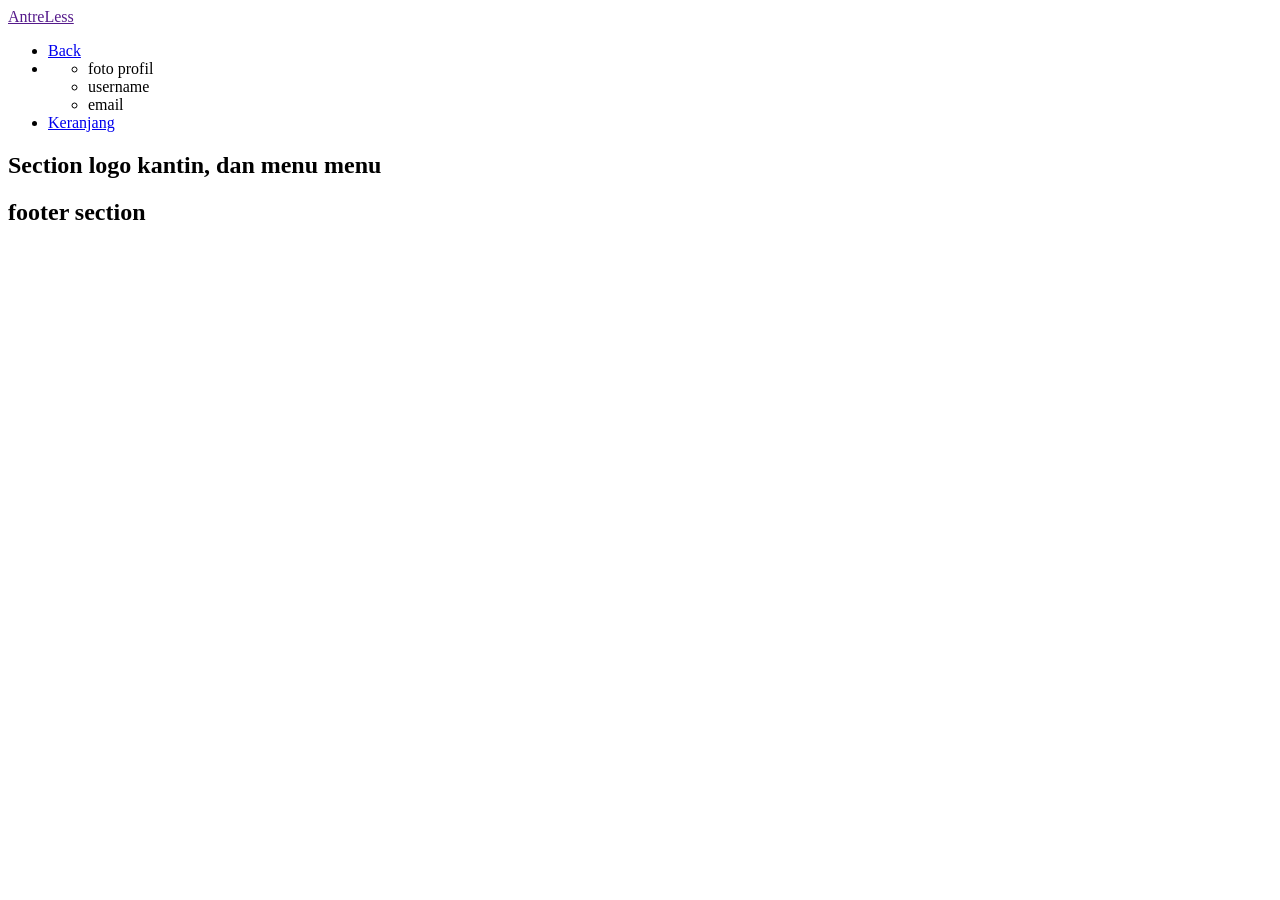
==== index.html @ 4f90d820 "Upload projek pertama" ====
<!DOCTYPE html>

<html lang="id">

<head>
    <meta charset="UTF-8">
    <meta name="viewport" content="width=device-width, initial-scale=1.0">
    <link rel="stylesheet" href="AntreLess.css">
    <title>AntreLess - Kemudahan berbelanja </title>
</head>

<body>
    <!-- start header -->

    <header>
        <!-- isi navbar -->
        <a href="">AntreLess</a>

    <ul>
        <!-- tombol back kembali ke login page -->
        <li> <a href="/" >Back</a></li>
        
        <!-- foto profil, username, email (teks biasa) -->
<li>
    <ul>
        <li>foto profil</li>
        <li>username</li>
        <li>email</li>
    </ul>
</li>
        <li> <a href="/cart">Keranjang</a></li>
    </ul>

    </header>
    <!-- end header -->



    <!-- start main -->
    <main>
        <!-- section main pertama -->
        <section>
            <!-- Daftar makanan & minuman -->
            

        </section>

        <!-- section main kedua -->
        <section>
            <!-- isinya logo kantin, kantin apa, menu-menu -->
            <h2>Section logo kantin, dan menu menu</h2>

        </section>

    </main>
    <!-- end main -->


    <!-- start footer -->
    <footer>
        <h2>footer section</h2>




    </footer>
    <!-- end footer -->


</body>

</html>
---- AntreLess.css ----
body {
    background-color:white
    

}
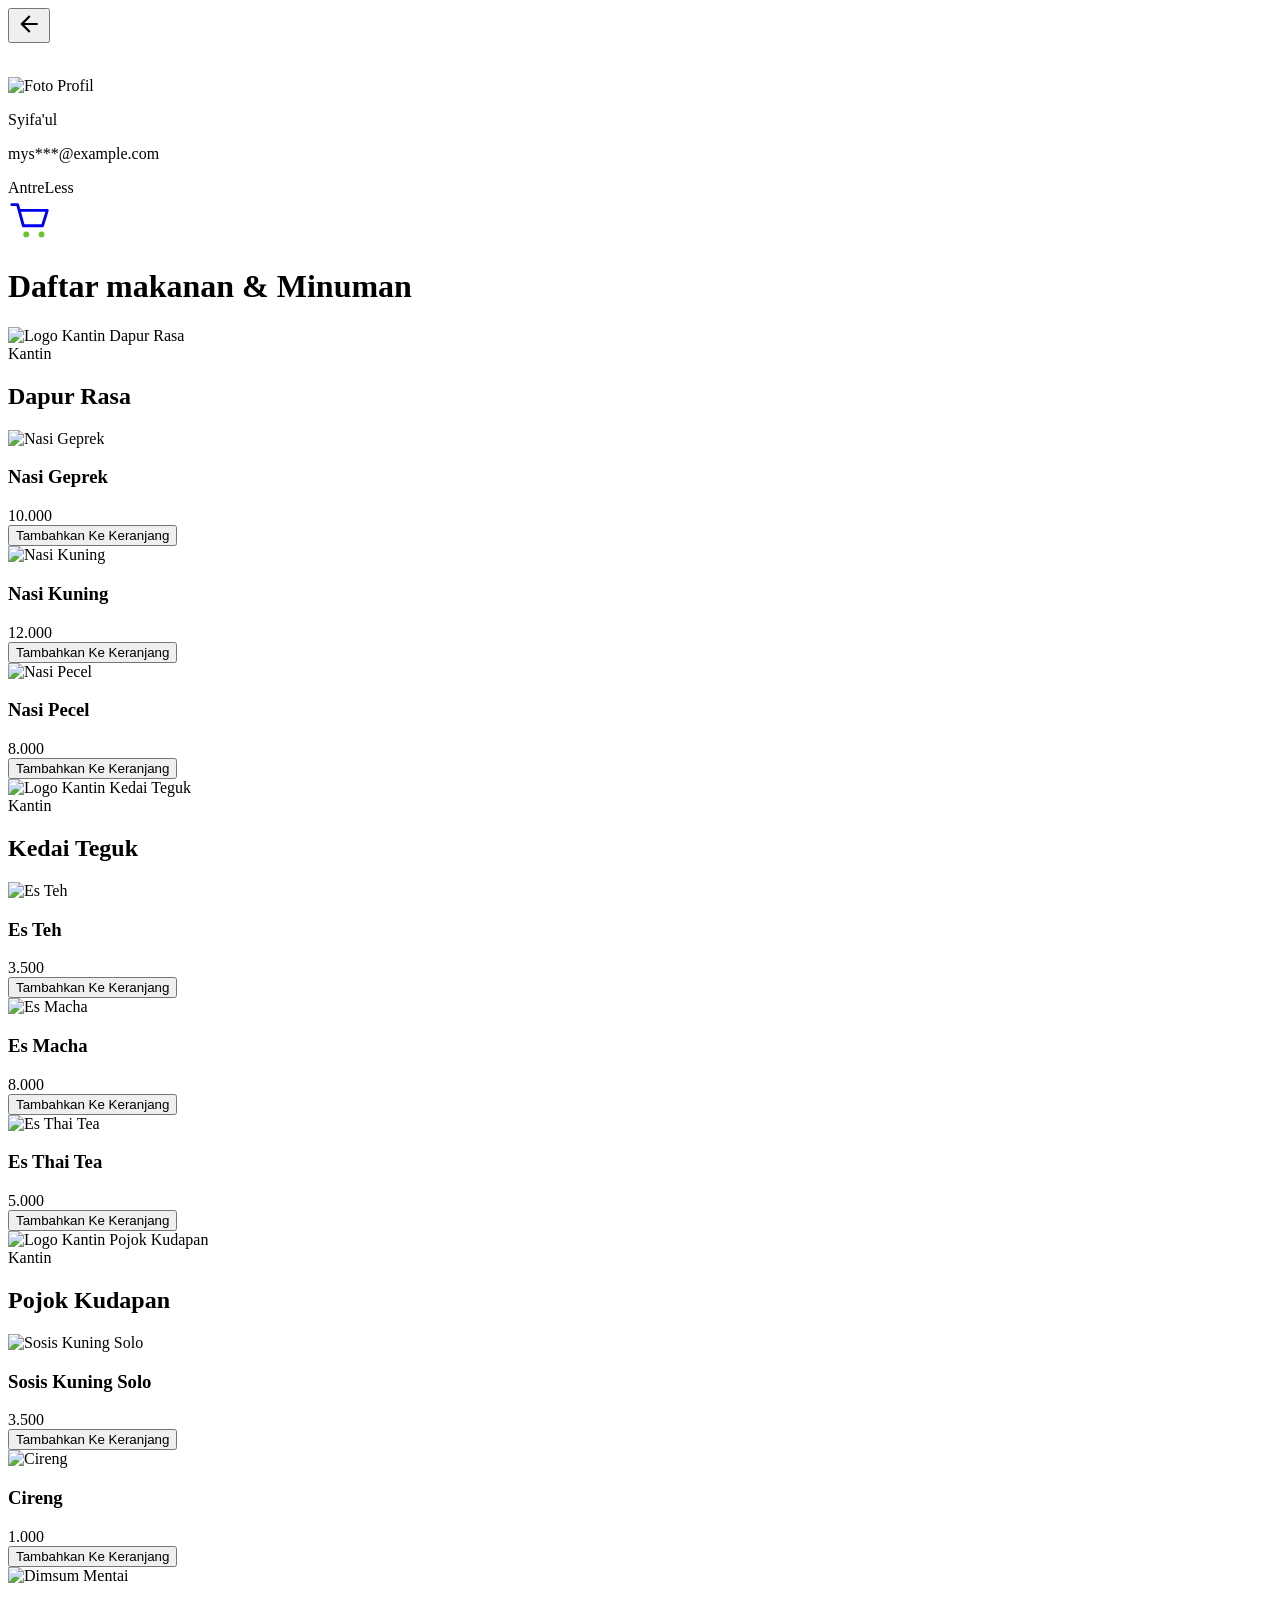
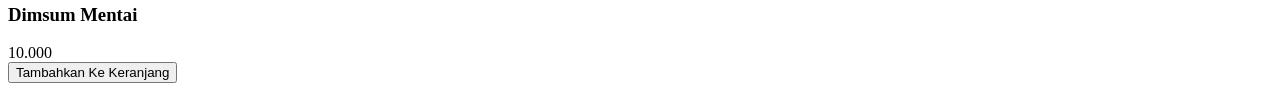
==== commit 401568ee: "update" ====
--- a/index.html
+++ b/index.html
@@ -13,24 +13,45 @@
     <!-- start header -->
 
     <header>
-        <!-- isi navbar -->
-        <a href="">AntreLess</a>
-
-    <ul>
-        <!-- tombol back kembali ke login page -->
-        <li> <a href="/" >Back</a></li>
-        
-        <!-- foto profil, username, email (teks biasa) -->
-<li>
-    <ul>
-        <li>foto profil</li>
-        <li>username</li>
-        <li>email</li>
-    </ul>
-</li>
-        <li> <a href="/cart">Keranjang</a></li>
-    </ul>
-
+
+<button class="btn-back" type="button" aria-label="Kembali">
+    <svg width="26" height="26" viewBox="0 0 24 24" fill="currentcolor" aria-hidden="true">
+        <path d="M20 11H7.83l5.59-5.59L12 4l-8 8 8 8 1.41-1.41L7.83 13H20v-2z"/>
+    </svg>
+</button>
+
+<!-- logo akun -->
+ <div class="Avatar" aria-hidden=""true">
+    <svg width="30" height="30" viewBox="0 0 24 24" fill="none" aria-hidden="true">
+        <circle ccx="12" cy="8" r="4"/>
+        <path d="M4 21c0-4.4 3.6-7 8-7s8 2.6 8 7"/>
+    </svg>
+</div>
+
+<!-- Username & email -->
+
+<div class="user-info">
+    <img src="path/to/profile.jpg" alt="Foto Profil">
+    <div>
+        <p class="username">Syifa'ul</p>
+        <p class="email">mys***@example.com</p>
+    </div>
+</div>
+
+<!-- logo AntreLess -->
+ <div class="brand">Antre<span class="accent">Less</span></div>
+
+   <!-- Tombol keranjang -->
+    <div class="nav-right">
+  <a class="btn-cart" href="cart.html" aria-label="Buka keranjang">
+    <svg width="46" height="46" viewBox="0 0 48 48" fill="none" aria-hidden="true">
+      <path d="M4 8h6l6 22h20l5-16H13" stroke="currentColor" stroke-width="3" stroke-linecap="round" stroke-linejoin="round"/>
+      <circle cx="19" cy="39" r="3" fill="#6cc12f"/>
+      <circle cx="35" cy="39" r="3" fill="#6cc12f"/>
+    </svg>
+  </a>
+</div>
+    
     </header>
     <!-- end header -->
 
@@ -38,35 +59,161 @@
 
     <!-- start main -->
     <main>
-        <!-- section main pertama -->
-        <section>
-            <!-- Daftar makanan & minuman -->
-            
-
-        </section>
+        <!-- section main pertama daftar makanan dan minuman -->
+         <h1 class="section-title">Daftar makanan &amp; Minuman</h1>
+
+        
 
         <!-- section main kedua -->
-        <section>
-            <!-- isinya logo kantin, kantin apa, menu-menu -->
-            <h2>Section logo kantin, dan menu menu</h2>
-
-        </section>
-
-    </main>
-    <!-- end main -->
-
-
-    <!-- start footer -->
-    <footer>
-        <h2>footer section</h2>
-
-
-
-
-    </footer>
-    <!-- end footer -->
-
-
+        <section class="merchant">
+            <!-- isinya merchant logo kantin, kantin apa, menu-menu -->
+             <!-- Merchant 1 -->
+            <section class="merchant">
+        <!-- Info merchant -->
+        <div class="merchant-info">
+          <img class="merchant-logo" src="images/logo-dapur-rasa.png" alt="Logo Kantin Dapur Rasa" width="56" height="56">
+          <div>
+            <div class="merchant-label">Kantin</div>
+            <h2 class="merchant-name">Dapur Rasa</h2>
+          </div>
+        </div>
+
+        <!-- grid kartu 1 -->
+         <!-- Grid kartu -->
+        <div class="grid">
+          <article class="card">
+            <div class="card-img">
+              <img src="images/nasi-geprek.jpg" alt="Nasi Geprek" width="240">
+            </div>
+            <div class="card-body">
+              <h3 class="card-name">Nasi Geprek</h3>
+              <span class="card-price">10.000</span>
+            </div>
+            <button class="btn-add" type="button">Tambahkan Ke Keranjang</button>
+          </article>
+
+          <article class="card">
+            <div class="card-img">
+              <img src="images/nasi-kuning.jpg" alt="Nasi Kuning" width="240">
+            </div>
+            <div class="card-body">
+              <h3 class="card-name">Nasi Kuning</h3>
+              <span class="card-price">12.000</span>
+            </div>
+            <button class="btn-add" type="button">Tambahkan Ke Keranjang</button>
+          </article>
+
+          <article class="card">
+            <div class="card-img">
+              <img src="images/nasi-pecel.jpg" alt="Nasi Pecel" width="240">
+            </div>
+            <div class="card-body">
+              <h3 class="card-name">Nasi Pecel</h3>
+              <span class="card-price">8.000</span>
+            </div>
+            <button class="btn-add" type="button">Tambahkan Ke Keranjang</button>
+          </article>
+        </div>
+      </section>
+
+      <!-- Merchant 2 -->
+        
+       <section class="merchant">
+        <div class="merchant-info">
+          <img class="merchant-logo" src="images/logo-kedai-teguk.png" alt="Logo Kantin Kedai Teguk" width="56" height="56">
+          <div>
+            <div class="merchant-label">Kantin</div>
+            <h2 class="merchant-name">Kedai Teguk</h2>
+          </div>
+        </div>
+
+        <!-- grid kartu 2 -->
+         <!-- Grid kartu -->
+        <div class="grid">
+          <article class="card">
+            <div class="card-img">
+              <img src="images/es-teh.jpg" alt="Es Teh" width="240">
+            </div>
+            <div class="card-body">
+              <h3 class="card-name">Es Teh</h3>
+              <span class="card-price">3.500</span>
+            </div>
+            <button class="btn-add" type="button">Tambahkan Ke Keranjang</button>
+          </article>
+
+          <article class="card">
+            <div class="card-img">
+              <img src="images/es-macha.jpg" alt="Es Macha" width="240">
+            </div>
+            <div class="card-body">
+              <h3 class="card-name">Es Macha</h3>
+              <span class="card-price">8.000</span>
+            </div>
+            <button class="btn-add" type="button">Tambahkan Ke Keranjang</button>
+          </article>
+
+          <article class="card">
+            <div class="card-img">
+              <img src="images/es-thai-tea.jpg" alt="Es Thai Tea" width="240">
+            </div>
+            <div class="card-body">
+              <h3 class="card-name">Es Thai Tea</h3>
+              <span class="card-price">5.000</span>
+            </div>
+            <button class="btn-add" type="button">Tambahkan Ke Keranjang</button>
+          </article>
+        </div>
+      </section>
+
+      <!-- merchant 3 -->
+        <section class="merchant">
+        <div class="merchant-info">
+          <img class="merchant-logo" src="images/logo-pojok-kudapan.png" alt="Logo Kantin Pojok Kudapan" width="56" height="56">
+          <div>
+            <div class="merchant-label">Kantin</div>
+            <h2 class="merchant-name">Pojok Kudapan</h2>
+          </div>
+        </div>
+        
+        <!-- grid kartu 3 -->
+         <!-- Grid kartu -->
+
+        <div class="grid">
+          <article class="card">
+            <div class="card-img">
+              <img src="images/sosis-kuning-solo.jpg" alt="Sosis Kuning Solo" width="240">
+            </div>
+            <div class="card-body">
+              <h3 class="card-name">Sosis Kuning Solo</h3>
+              <span class="card-price">3.500</span>
+            </div>
+            <button class="btn-add" type="button">Tambahkan Ke Keranjang</button>
+          </article>
+
+          <article class="card">
+            <div class="card-img">
+              <img src="images/cireng.jpg" alt="Cireng" width="240">
+            </div>
+            <div class="card-body">
+              <h3 class="card-name">Cireng</h3>
+              <span class="card-price">1.000</span>
+            </div>
+            <button class="btn-add" type="button">Tambahkan Ke Keranjang</button>
+          </article>
+
+          <article class="card">
+            <div class="card-img">
+              <img src="images/dimsum-mentai.jpg" alt="Dimsum Mentai" width="240">
+            </div>
+            <div class="card-body">
+              <h3 class="card-name">Dimsum Mentai</h3>
+              <span class="card-price">10.000</span>
+            </div>
+            <button class="btn-add" type="button">Tambahkan Ke Keranjang</button>
+          </article>
+        </div>
+      </section>
+    </section>
+</div>
 </body>
-
 </html>
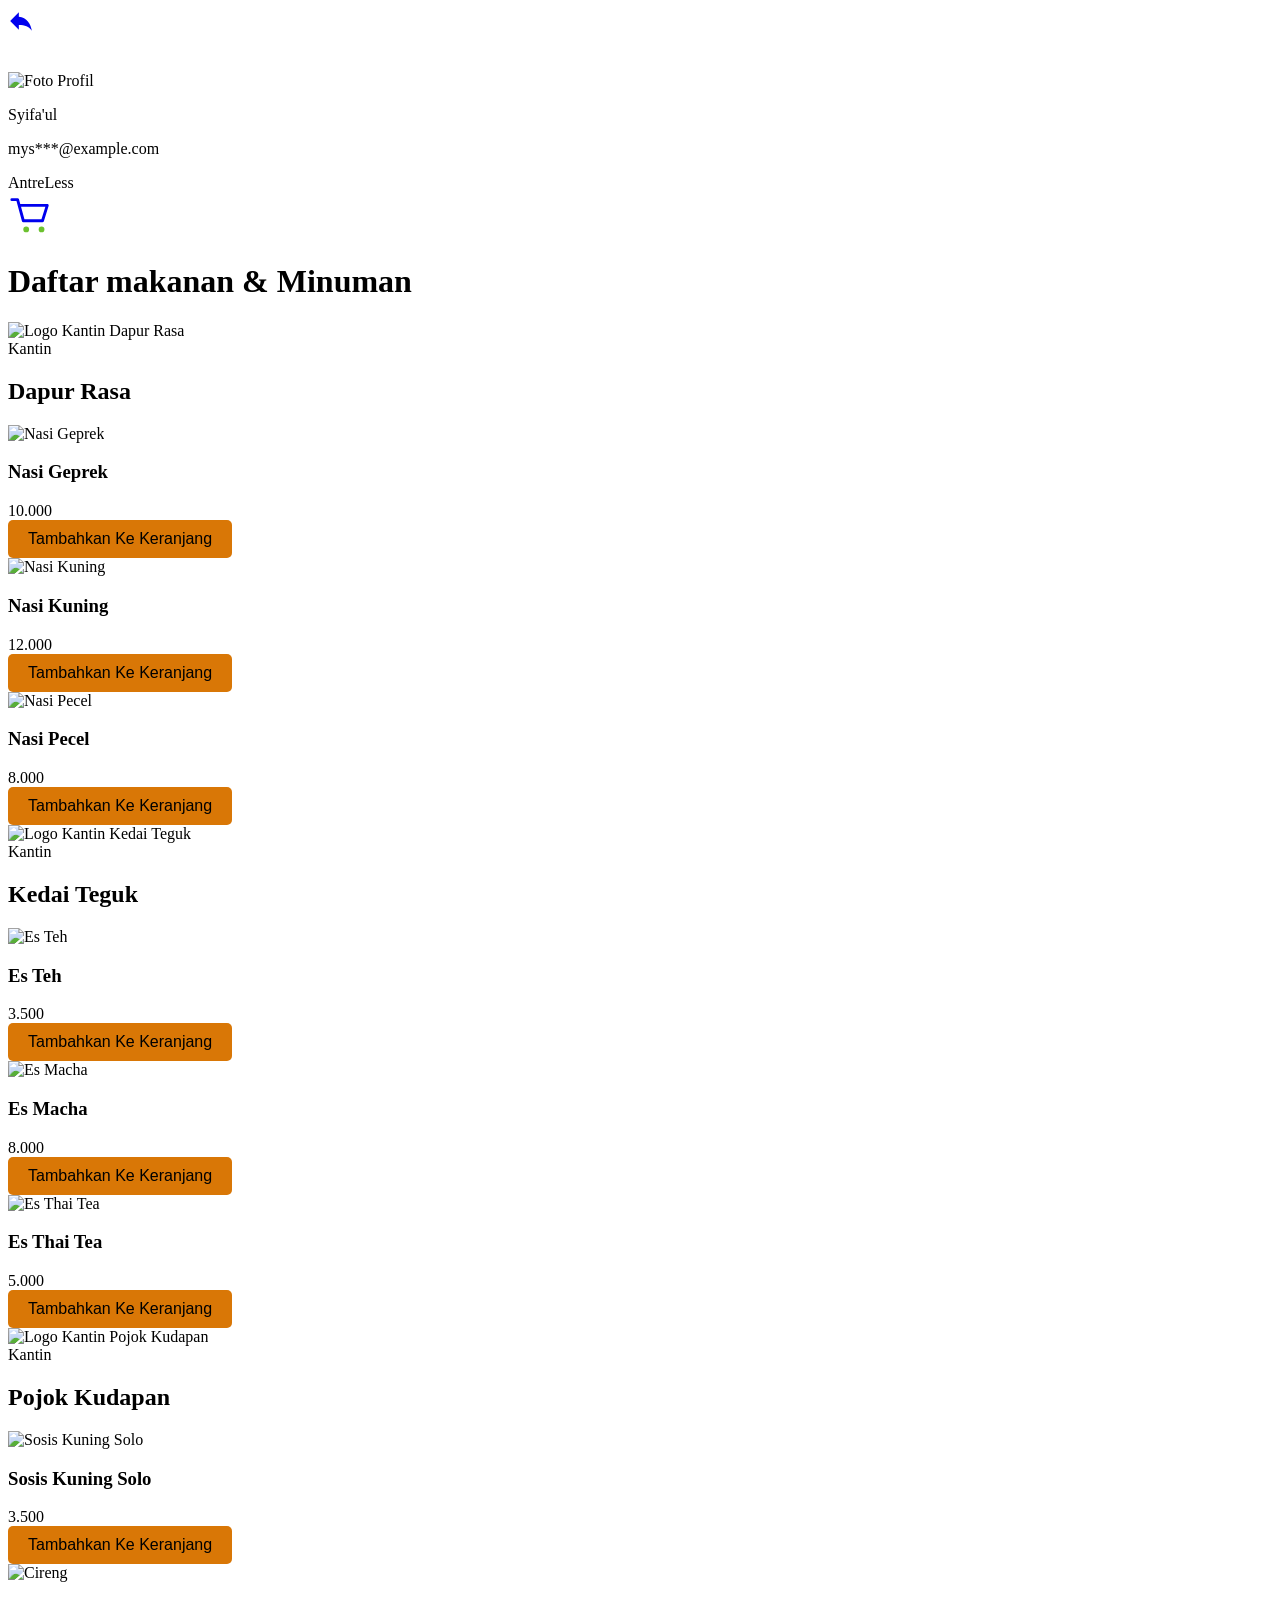
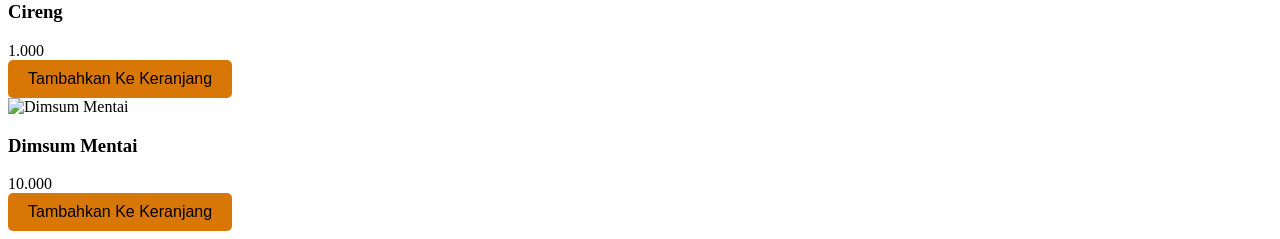
==== commit 820dacba: "tambah index.css sama update" ====
--- a/index.html
+++ b/index.html
@@ -5,7 +5,7 @@
 <head>
     <meta charset="UTF-8">
     <meta name="viewport" content="width=device-width, initial-scale=1.0">
-    <link rel="stylesheet" href="AntreLess.css">
+    <link rel="stylesheet" href="index.css">
     <title>AntreLess - Kemudahan berbelanja </title>
 </head>
 
@@ -14,11 +14,11 @@
 
     <header>
 
-<button class="btn-back" type="button" aria-label="Kembali">
-    <svg width="26" height="26" viewBox="0 0 24 24" fill="currentcolor" aria-hidden="true">
-        <path d="M20 11H7.83l5.59-5.59L12 4l-8 8 8 8 1.41-1.41L7.83 13H20v-2z"/>
-    </svg>
-</button>
+<a class="btn-back" href="login-page.html" aria-label="Kembali">
+  <svg width="26" height="26" viewBox="0 0 24 24" fill="currentColor" aria-hidden="true">
+    <path d="M10 8V4L2 12l8 8v-4.2c5.6 0 9.3 1.5 12 5.2-1-6.6-4.6-12.2-12-13z"/>
+  </svg>
+</a>
 
 <!-- logo akun -->
  <div class="Avatar" aria-hidden=""true">
--- a/index.css
+++ b/index.css
@@ -0,0 +1,10 @@
+.btn-add {
+    background-color: #D97706;
+    color: black;
+    border: none;
+    padding: 10px 20px;
+    border-radius: 5px;
+    cursor: pointer;
+    font-size: 16px;
+    
+}
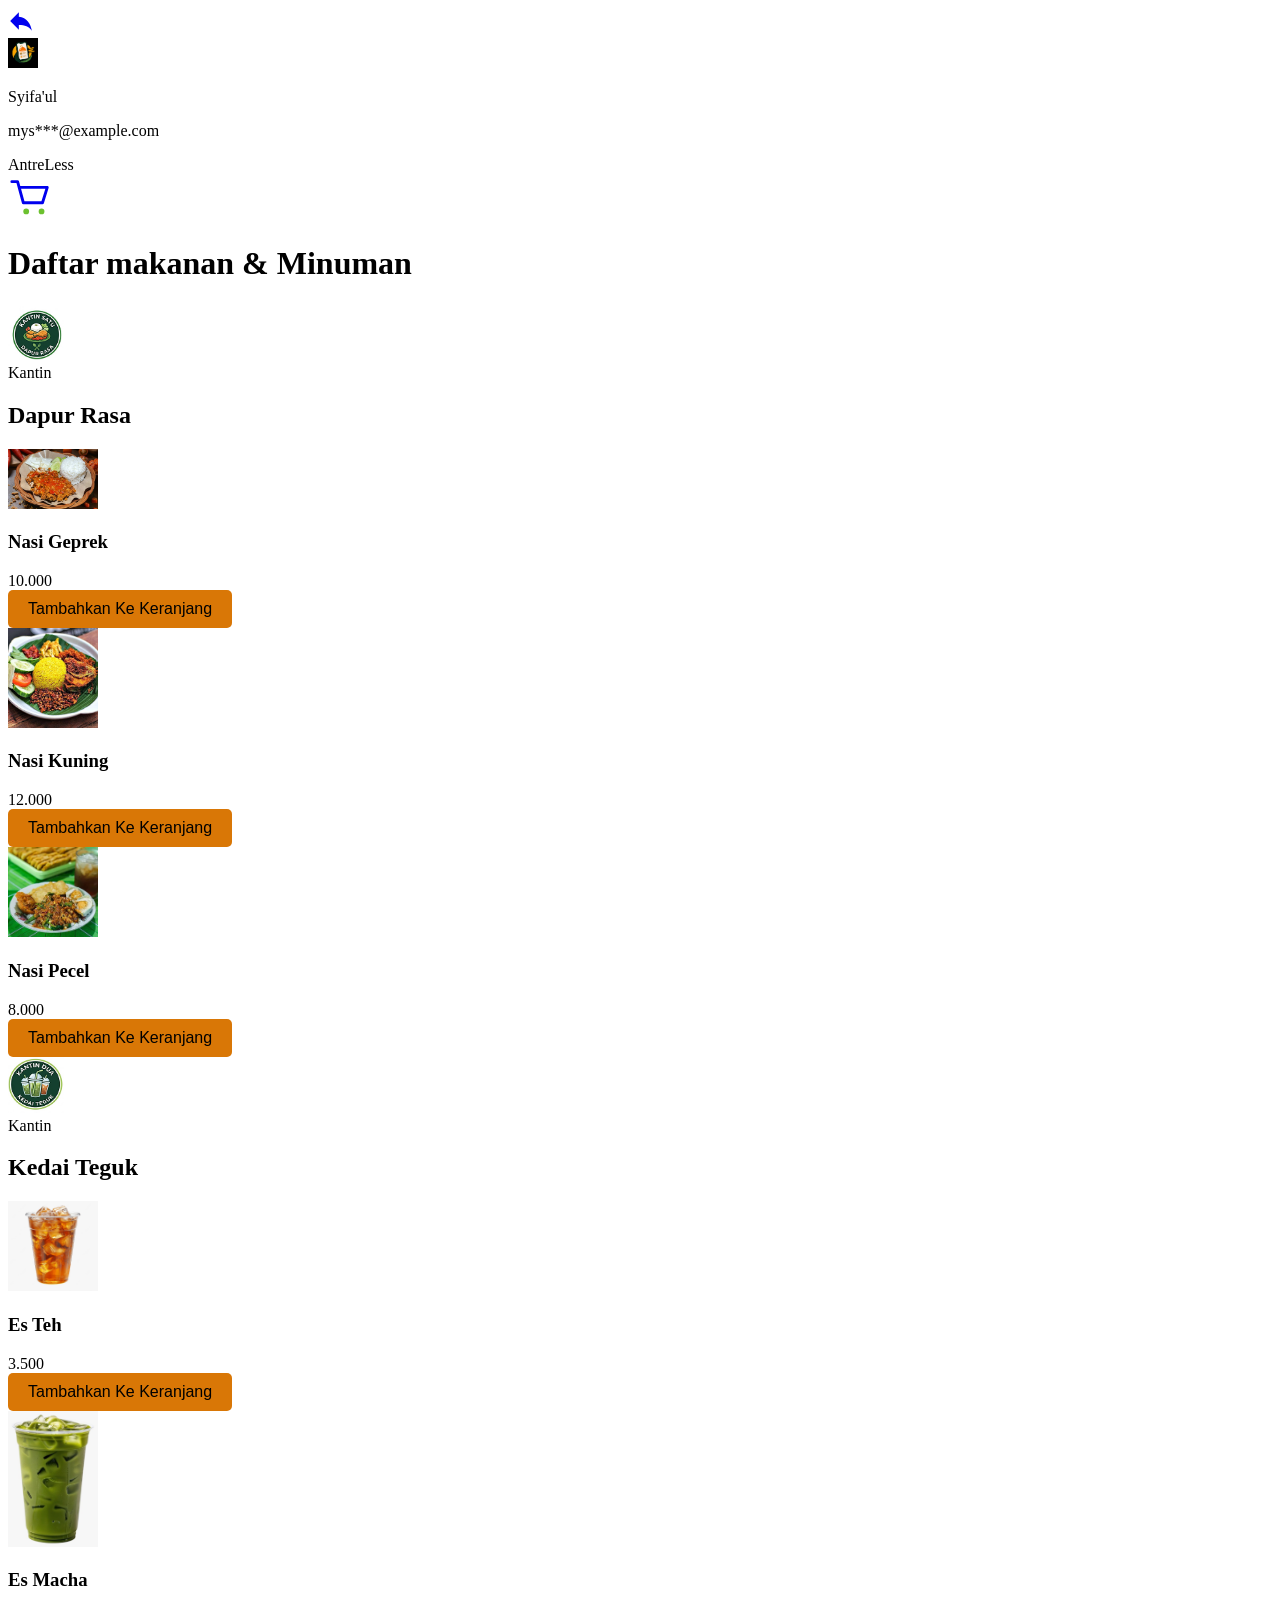
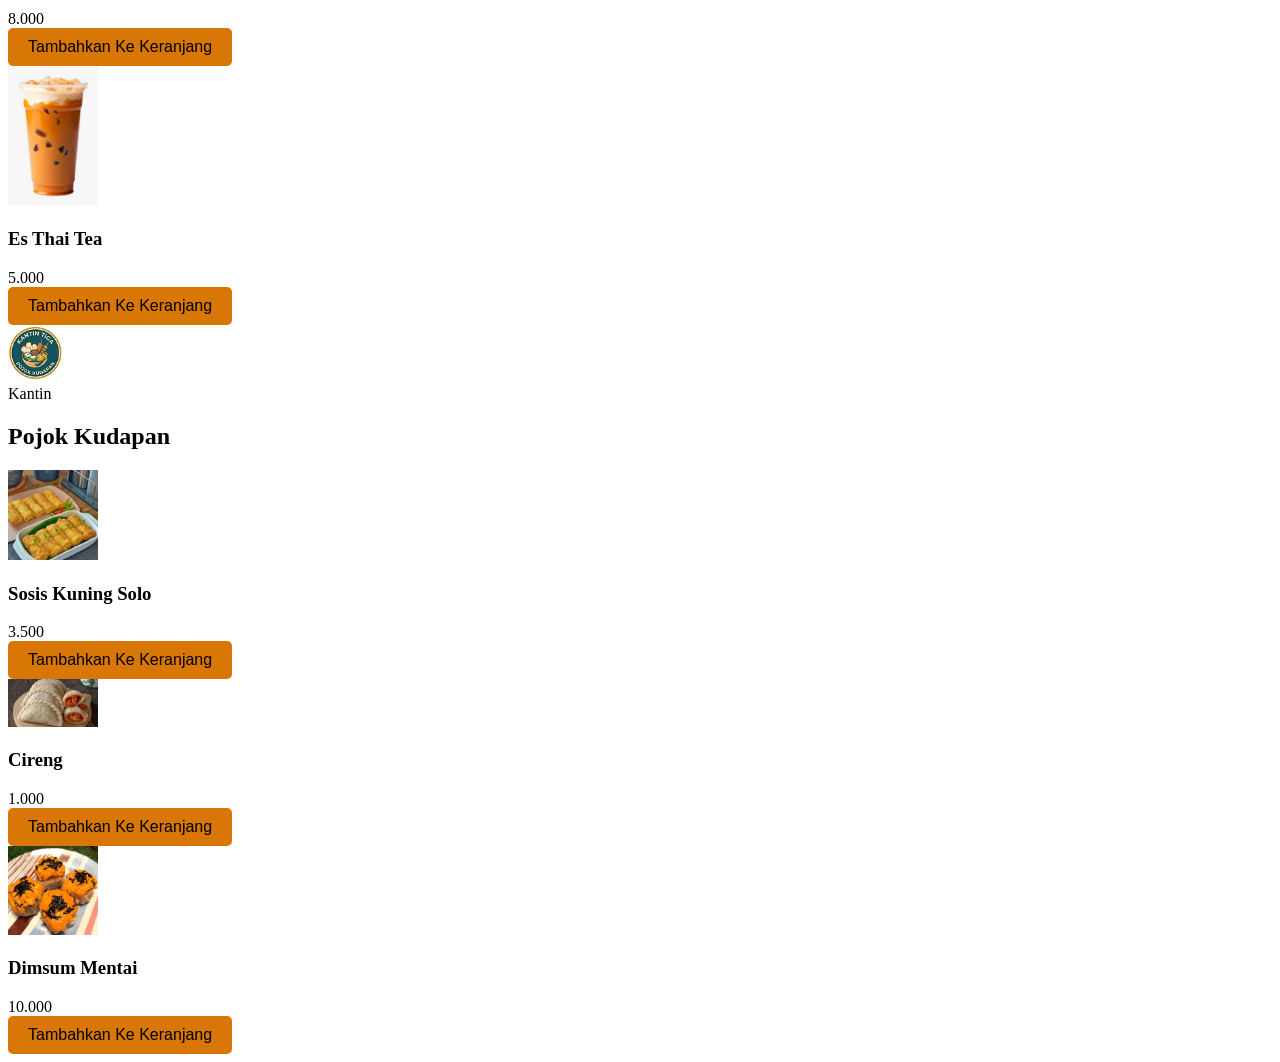
==== commit f31be836: "update css grid" ====
--- a/index.html
+++ b/index.html
@@ -11,9 +11,11 @@
 
 <body>
     <!-- start header -->
+     <!-- navbar -->
 
     <header>
-
+      <header class="navbar">
+        <div class="nav-left">
 <a class="btn-back" href="login-page.html" aria-label="Kembali">
   <svg width="26" height="26" viewBox="0 0 24 24" fill="currentColor" aria-hidden="true">
     <path d="M10 8V4L2 12l8 8v-4.2c5.6 0 9.3 1.5 12 5.2-1-6.6-4.6-12.2-12-13z"/>
@@ -21,18 +23,14 @@
 </a>
 
 <!-- logo akun -->
- <div class="Avatar" aria-hidden=""true">
-    <svg width="30" height="30" viewBox="0 0 24 24" fill="none" aria-hidden="true">
-        <circle ccx="12" cy="8" r="4"/>
-        <path d="M4 21c0-4.4 3.6-7 8-7s8 2.6 8 7"/>
-    </svg>
+ <div class="Avatar" aria-hidden="true">
+  <img src="asset/profil/foto-profil.jpeg" alt="foto profil" width="30" height="30">
 </div>
 
 <!-- Username & email -->
 
 <div class="user-info">
-    <img src="path/to/profile.jpg" alt="Foto Profil">
-    <div>
+    <div class="user-info">
         <p class="username">Syifa'ul</p>
         <p class="email">mys***@example.com</p>
     </div>
@@ -55,6 +53,7 @@
     </header>
     <!-- end header -->
 
+<!-- section -->
 
 
     <!-- start main -->
@@ -71,7 +70,7 @@
             <section class="merchant">
         <!-- Info merchant -->
         <div class="merchant-info">
-          <img class="merchant-logo" src="images/logo-dapur-rasa.png" alt="Logo Kantin Dapur Rasa" width="56" height="56">
+          <img class="merchant-logo" src="asset/dapur rasa/logodapurrasa.jpeg" alt="Logo Kantin Dapur Rasa" width="56" height="56">
           <div>
             <div class="merchant-label">Kantin</div>
             <h2 class="merchant-name">Dapur Rasa</h2>
@@ -83,7 +82,7 @@
         <div class="grid">
           <article class="card">
             <div class="card-img">
-              <img src="images/nasi-geprek.jpg" alt="Nasi Geprek" width="240">
+              <img src="asset/dapur rasa/geprek.jpeg" alt="Nasi Geprek" width="90">
             </div>
             <div class="card-body">
               <h3 class="card-name">Nasi Geprek</h3>
@@ -94,7 +93,7 @@
 
           <article class="card">
             <div class="card-img">
-              <img src="images/nasi-kuning.jpg" alt="Nasi Kuning" width="240">
+              <img src="asset/dapur rasa/nasikuning.jpeg" alt="Nasi Kuning" width="90">
             </div>
             <div class="card-body">
               <h3 class="card-name">Nasi Kuning</h3>
@@ -105,7 +104,7 @@
 
           <article class="card">
             <div class="card-img">
-              <img src="images/nasi-pecel.jpg" alt="Nasi Pecel" width="240">
+              <img src="asset/dapur rasa/pecel.jpeg" alt="Nasi Pecel" width="90">
             </div>
             <div class="card-body">
               <h3 class="card-name">Nasi Pecel</h3>
@@ -120,7 +119,7 @@
         
        <section class="merchant">
         <div class="merchant-info">
-          <img class="merchant-logo" src="images/logo-kedai-teguk.png" alt="Logo Kantin Kedai Teguk" width="56" height="56">
+          <img class="merchant-logo" src="asset/kedai teguk/logokedaiteguk.jpeg" alt="Logo Kantin Kedai Teguk" width="56" height="56">
           <div>
             <div class="merchant-label">Kantin</div>
             <h2 class="merchant-name">Kedai Teguk</h2>
@@ -132,7 +131,7 @@
         <div class="grid">
           <article class="card">
             <div class="card-img">
-              <img src="images/es-teh.jpg" alt="Es Teh" width="240">
+              <img src="asset/kedai teguk/esteh.jpeg" alt="Es Teh" width="90">
             </div>
             <div class="card-body">
               <h3 class="card-name">Es Teh</h3>
@@ -143,7 +142,7 @@
 
           <article class="card">
             <div class="card-img">
-              <img src="images/es-macha.jpg" alt="Es Macha" width="240">
+              <img src="asset/kedai teguk/esmacha.jpeg" alt="Es Macha" width="90">
             </div>
             <div class="card-body">
               <h3 class="card-name">Es Macha</h3>
@@ -154,7 +153,7 @@
 
           <article class="card">
             <div class="card-img">
-              <img src="images/es-thai-tea.jpg" alt="Es Thai Tea" width="240">
+              <img src="asset/kedai teguk/ThaiTea.jpeg" alt="Es Thai Tea" width="90">
             </div>
             <div class="card-body">
               <h3 class="card-name">Es Thai Tea</h3>
@@ -168,7 +167,7 @@
       <!-- merchant 3 -->
         <section class="merchant">
         <div class="merchant-info">
-          <img class="merchant-logo" src="images/logo-pojok-kudapan.png" alt="Logo Kantin Pojok Kudapan" width="56" height="56">
+          <img class="merchant-logo" src="asset/pojok kudapan/logopojokkudapan.jpeg" alt="Logo Kantin Pojok Kudapan" width="56" height="56">
           <div>
             <div class="merchant-label">Kantin</div>
             <h2 class="merchant-name">Pojok Kudapan</h2>
@@ -181,7 +180,7 @@
         <div class="grid">
           <article class="card">
             <div class="card-img">
-              <img src="images/sosis-kuning-solo.jpg" alt="Sosis Kuning Solo" width="240">
+              <img src="asset/pojok kudapan/risolkuningsolo.jpeg" alt="Sosis Kuning Solo" width="90">
             </div>
             <div class="card-body">
               <h3 class="card-name">Sosis Kuning Solo</h3>
@@ -192,7 +191,7 @@
 
           <article class="card">
             <div class="card-img">
-              <img src="images/cireng.jpg" alt="Cireng" width="240">
+              <img src="asset/pojok kudapan/cireng.jpeg" alt="Cireng" width="90">
             </div>
             <div class="card-body">
               <h3 class="card-name">Cireng</h3>
@@ -203,7 +202,7 @@
 
           <article class="card">
             <div class="card-img">
-              <img src="images/dimsum-mentai.jpg" alt="Dimsum Mentai" width="240">
+              <img src="asset/pojok kudapan/dimsum.jpeg" alt="Dimsum Mentai" width="90">
             </div>
             <div class="card-body">
               <h3 class="card-name">Dimsum Mentai</h3>
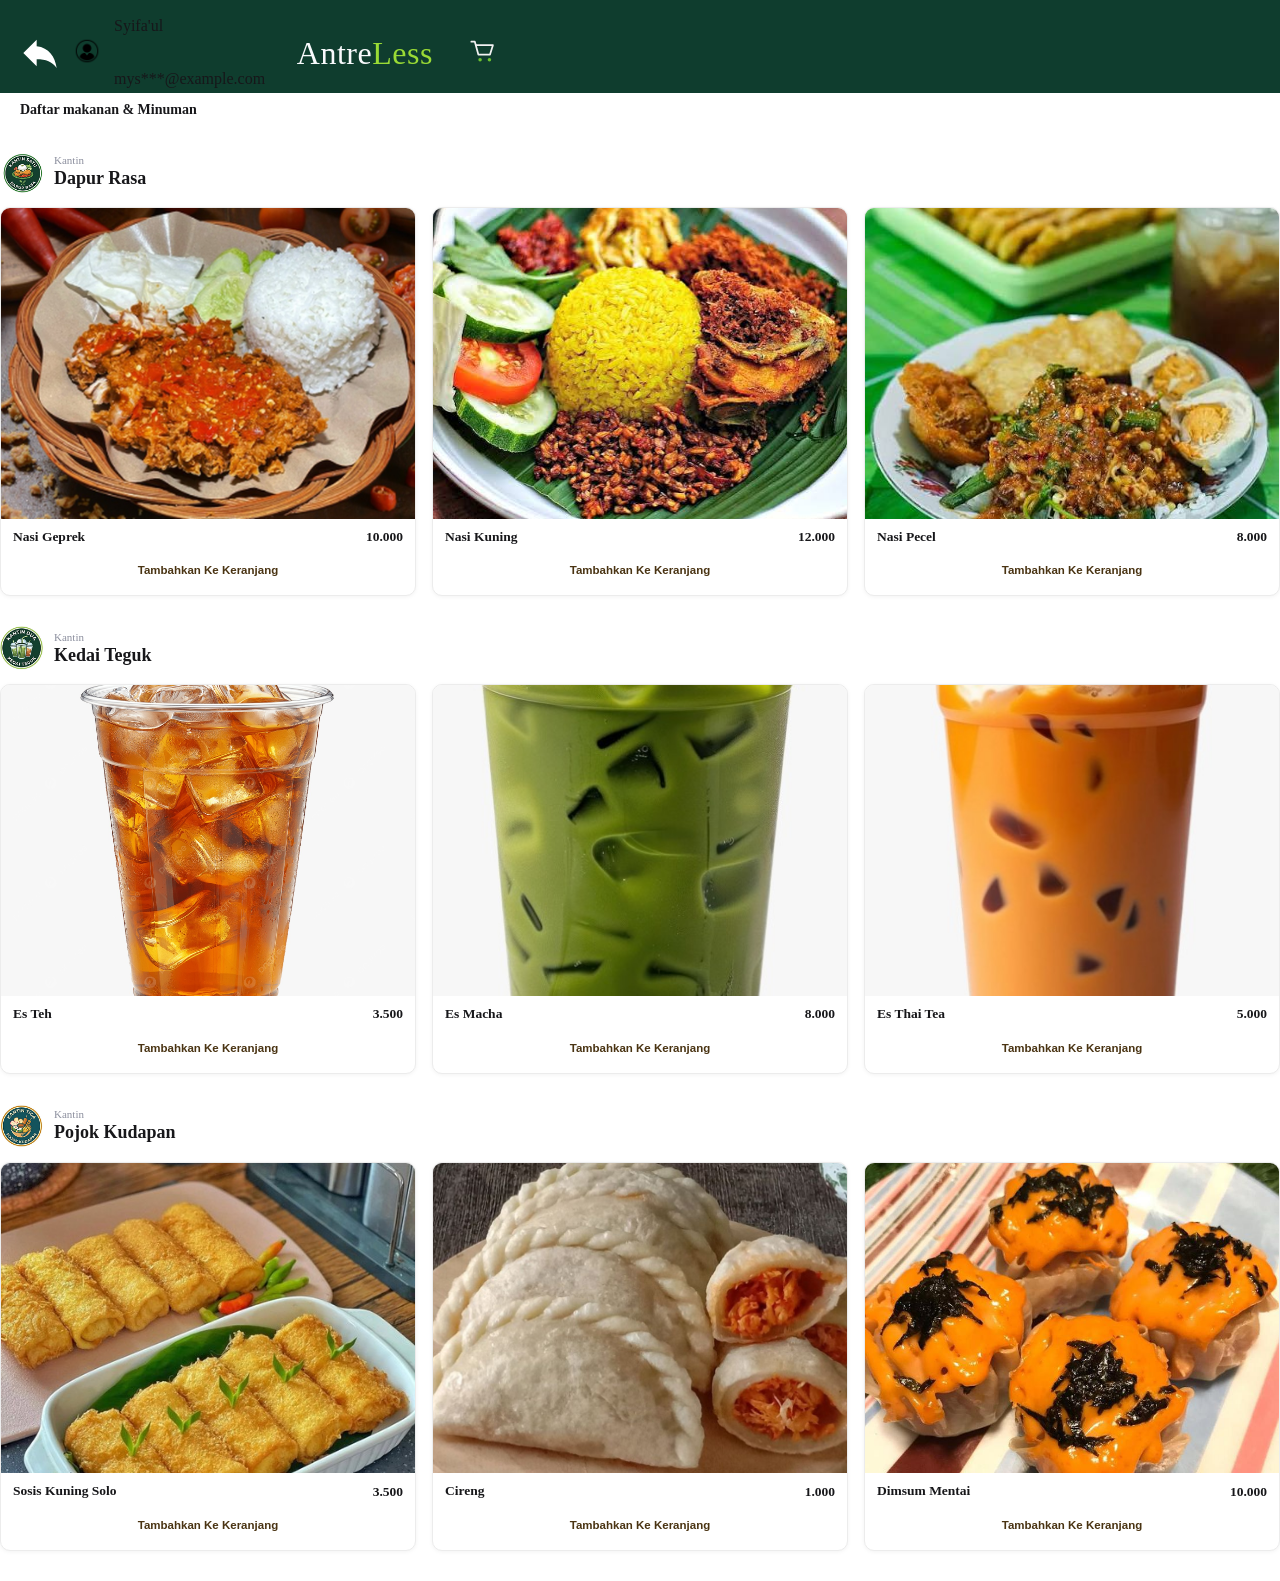
==== commit f0c720ee: "update css" ====
--- a/index.html
+++ b/index.html
@@ -17,14 +17,14 @@
       <header class="navbar">
         <div class="nav-left">
 <a class="btn-back" href="login-page.html" aria-label="Kembali">
-  <svg width="26" height="26" viewBox="0 0 24 24" fill="currentColor" aria-hidden="true">
+  <svg width="40" height="40" viewBox="0 0 24 24" fill="currentColor" aria-hidden="true">
     <path d="M10 8V4L2 12l8 8v-4.2c5.6 0 9.3 1.5 12 5.2-1-6.6-4.6-12.2-12-13z"/>
   </svg>
 </a>
 
 <!-- logo akun -->
  <div class="Avatar" aria-hidden="true">
-  <img src="asset/profil/foto-profil.jpeg" alt="foto profil" width="30" height="30">
+  <img src="asset/profil/icon profil kosong.png" alt="foto profil" width="30" height="30">
 </div>
 
 <!-- Username & email -->
--- a/index.css
+++ b/index.css
@@ -1,10 +1,256 @@
+@font-face {
+  font-family: 'NamaFontKamu';
+  src: url('font/NamaFont.ttf') format('truetype');
+  font-weight: normal;
+}
+/* NAVBAR */
+:root  {
+  --background: #ffffff;
+  --Antre-text: #f8fafc;
+  --Less-text: #9ADB35;
+  --nav-bg: #0f3d2e;
+  --amber-text: #4a3413;
+  --text: #17171a;
+  --muted: #ffffff;
+}
+
+* { box-sizing: border-box; }
+
+body {
+  margin: 0;
+  font-family: 'Freshman', 'KOMIKAX_';
+  background: var(--background);
+  color: var(--text);
+}
+
+.page {
+  max-width: 1040px;
+  margin: 0 auto;
+  background: var(--background);
+  min-height: 100vh;
+}
+
+/* ================= NAVBAR ================= */
+.navbar {
+  display: grid;
+  grid-template-columns: 1fr auto 1fr;
+  align-items: center;
+  background: var(--nav-bg);
+  height: 93px;
+  padding: 0px 20px;
+}
+
+.nav-left {
+  display: flex;
+  align-items: center;
+  gap: 12px;
+  flex: 1;
+}
+
+.btn-back {
+  width: 40px;
+  height: 40px;
+  border-radius: 8px;
+  background: var(--dark-soft);
+  border: none;
+  display: flex;
+  align-items: center;
+  justify-content: center;
+  color: #fff;
+  cursor: pointer;
+  flex-shrink: 0;
+}
+
+.avatar {
+  width: 45px;
+  height: 45px;
+  border-radius: 50%;
+  background: #e7e8ee;
+  display: flex;
+  align-items: center;
+  justify-content: center;
+  flex-shrink: 0;
+}
+
+.user-info {
+  display: flex;
+  flex-direction: column;
+  line-height: 1.3;
+}
+
+.user-name {
+  color: #ffffff;
+  font-weight: 700;
+  font-size: 4px;
+  text-transform: uppercase;
+  letter-spacing: 0.3px;
+}
+
+.user-email {
+  color: var(--muted);
+  font-size: 11px;
+}
+
+.brand {
+  grid-column: 2;
+  flex: 1;
+  text-align: center;
+  font-family: 'freshman';
+  font-size: 32px;
+  line-height: 1;
+  letter-spacing: 0.5px;
+  color : var(--Antre-text);
+  white-space: nowrap;
+}
+
+.brand .accent { color: var(--Less-text); }
+
+.nav-right {
+  flex: 1;
+  grid-column: 3;
+  display: flex;
+  justify-self: end;
+}
+
+.btn-cart {
+  background: none;
+  border: none;
+  cursor: pointer;
+  padding: 4px;
+}
+
+.btn-cart svg path { stroke: #f2f2f2; }
+.btn-cart svg {
+  width: 28px;
+  height: 28px;
+}
+
+/* ================= CONTENT ================= */
+.content {
+  padding: 22px 24px 48px;
+}
+
+.section-title {
+  display: inline-block;
+  background: var(--dark);
+  color: var(--green);
+  font-size: 14px;
+  font-weight: 600;
+  padding: 9px 20px;
+  border-radius: 6px;
+  margin: 0 0 22px;
+}
+
+.merchant { margin-bottom: 30px; }
+
+.merchant-info {
+  display: flex;
+  align-items: center;
+  gap: 10px;
+  margin-bottom: 14px;
+}
+
+.merchant-logo {
+  width: 44px;
+  height: 44px;
+  border-radius: 50%;
+  object-fit: cover;
+  background: var(--green);
+  flex-shrink: 0;
+}
+
+.merchant-label {
+  font-size: 11px;
+  color: #8c8f9e;
+}
+
+.merchant-name {
+  margin: 2px 0 0;
+  font-size: 18px;
+  font-weight: 700;
+  color: var(--text);
+  text-transform: capitalize;
+}
+
+.grid {
+  display: grid;
+  grid-template-columns: repeat(3, 1fr);
+  gap: 16px;
+}
+
+.card {
+  background: #fff;
+  border: 1px solid #ececec;
+  border-radius: 10px;
+  overflow: hidden;
+  box-shadow: 0 1px 4px rgba(0,0,0,0.05);
+  display: flex;
+  flex-direction: column;
+}
+
+.card-img {
+  width: 100%;
+  aspect-ratio: 4 / 3;
+  overflow: hidden;
+  background: #f0f0f0;
+}
+
+.card-img img {
+  width: 100%;
+  height: 100%;
+  object-fit: cover;
+  display: block;
+}
+
+.card-body {
+  display: flex;
+  align-items: center;
+  justify-content: space-between;
+  padding: 10px 12px;
+  gap: 8px;
+}
+
+.card-name {
+  margin: 0;
+  font-size: 13.5px;
+  font-weight: 700;
+  color: var(--text);
+  line-height: 1.25;
+}
+
+.card-price {
+  font-size: 13.5px;
+  font-weight: 600;
+  color: var(--text);
+  white-space: nowrap;
+}
+
 .btn-add {
-    background-color: #D97706;
-    color: black;
-    border: none;
-    padding: 10px 20px;
-    border-radius: 5px;
-    cursor: pointer;
-    font-size: 16px;
-    
+  display: block;
+  width: calc(100% - 20px);
+  margin: 0 10px 10px;
+  background: var(--amber);
+  color: var(--amber-text);
+  border: none;
+  border-radius: 6px;
+  padding: 9px 6px;
+  font-family: 'Poppins', sans-serif;
+  font-size: 11.5px;
+  font-weight: 600;
+  cursor: pointer;
+  transition: filter 0.15s ease;
+}
+
+.btn-add:hover { filter: brightness(0.95); }
+
+/* ================= RESPONSIVE ================= */
+@media (max-width: 720px) {
+  .grid { grid-template-columns: repeat(2, 1fr); }
+  .brand { font-size: 22px; }
+  .user-info { display: none; }
+}
+
+@media (max-width: 460px) {
+  .grid { grid-template-columns: 1fr; }
+  .navbar { padding: 12px 16px; }
 }
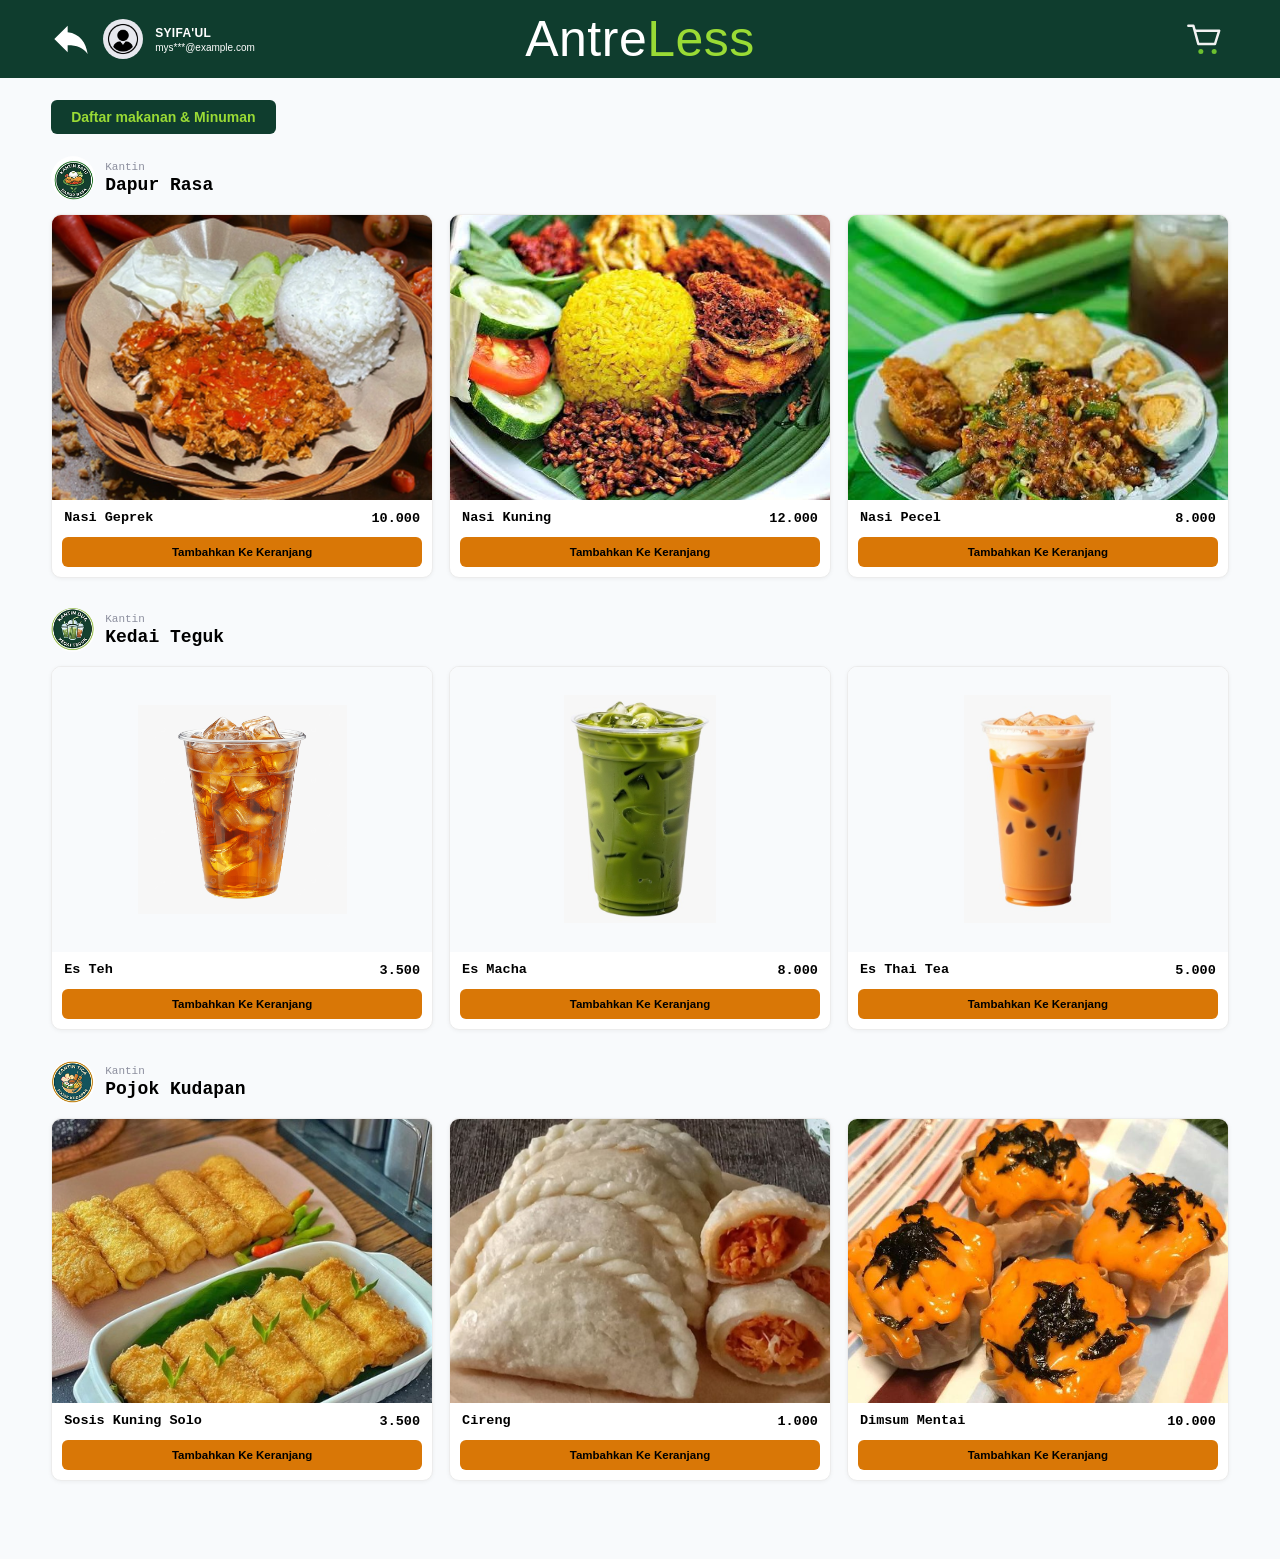
==== commit f7d3e234: "full update" ====
--- a/index.html
+++ b/index.html
@@ -10,209 +10,196 @@
 </head>
 
 <body>
-    <!-- start header -->
-     <!-- navbar -->
-
-    <header>
-      <header class="navbar">
-        <div class="nav-left">
-<a class="btn-back" href="login-page.html" aria-label="Kembali">
-  <svg width="40" height="40" viewBox="0 0 24 24" fill="currentColor" aria-hidden="true">
-    <path d="M10 8V4L2 12l8 8v-4.2c5.6 0 9.3 1.5 12 5.2-1-6.6-4.6-12.2-12-13z"/>
-  </svg>
-</a>
-
-<!-- logo akun -->
- <div class="Avatar" aria-hidden="true">
-  <img src="asset/profil/icon profil kosong.png" alt="foto profil" width="30" height="30">
-</div>
-
-<!-- Username & email -->
-
-<div class="user-info">
-    <div class="user-info">
-        <p class="username">Syifa'ul</p>
-        <p class="email">mys***@example.com</p>
+    <body>
+    <div class="page">
+
+        <!-- ================= NAVBAR ================= -->
+        <header class="navbar">
+            <div class="nav-left">
+                <a class="btn-back" href="login.html" aria-label="Kembali">
+                    <svg width="40" height="40" viewBox="0 0 24 24" fill="currentColor" aria-hidden="true">
+                        <path d="M10 8V4L2 12l8 8v-4.2c5.6 0 9.3 1.5 12 5.2-1-6.6-4.6-12.2-12-13z" />
+                    </svg>
+                </a>
+
+                <!-- logo akun -->
+                <div class="avatar" aria-hidden="true">
+                    <img src="asset/profil/icon profil kosong.png" alt="foto profil">
+                </div>
+
+                <!-- Username & email -->
+                <div class="user-info">
+                    <p class="user-name">Syifa'ul</p>
+                    <p class="user-email">mys***@example.com</p>
+                </div>
+            </div>
+
+            <!-- logo AntreLess -->
+            <div class="brand">Antre<span class="accent">Less</span></div>
+
+            <!-- Tombol keranjang -->
+            <div class="nav-right">
+                <a class="btn-cart" href="cart.html" aria-label="Buka keranjang">
+                    <svg width="46" height="46" viewBox="0 0 48 48" fill="none" aria-hidden="true">
+                        <path d="M4 8h6l6 22h20l5-16H13" stroke="currentColor" stroke-width="3"
+                            stroke-linecap="round" stroke-linejoin="round" />
+                        <circle cx="19" cy="39" r="3" fill="#6cc12f" />
+                        <circle cx="35" cy="39" r="3" fill="#6cc12f" />
+                    </svg>
+                    <span id="cart-count" class="cart-badge">0</span>
+                </a>
+            </div>
+        </header>
+
+        <!-- ================= MAIN ================= -->
+        <main>
+            <div class="content">
+                <h1 class="section-title">Daftar makanan &amp; Minuman</h1>
+
+                <!-- Merchant 1 -->
+                <section class="merchant">
+                    <div class="merchant-info">
+                        <img class="merchant-logo" src="asset/dapur rasa/logodapurrasa.jpeg"
+                            alt="Logo Kantin Dapur Rasa">
+                        <div>
+                            <div class="merchant-label">Kantin</div>
+                            <h2 class="merchant-name">Dapur Rasa</h2>
+                        </div>
+                    </div>
+
+                    <div class="grid">
+                        <article class="card">
+                            <div class="card-img">
+                                <img src="asset/dapur rasa/geprek.jpeg" alt="Nasi Geprek">
+                            </div>
+                            <div class="card-body">
+                                <h3 class="card-name">Nasi Geprek</h3>
+                                <span class="card-price">10.000</span>
+                            </div>
+                            <button class="btn-add" type="button">Tambahkan Ke Keranjang</button>
+                        </article>
+
+                        <article class="card">
+                            <div class="card-img">
+                                <img src="asset/dapur rasa/nasikuning.jpeg" alt="Nasi Kuning">
+                            </div>
+                            <div class="card-body">
+                                <h3 class="card-name">Nasi Kuning</h3>
+                                <span class="card-price">12.000</span>
+                            </div>
+                            <button class="btn-add" type="button">Tambahkan Ke Keranjang</button>
+                        </article>
+
+                        <article class="card">
+                            <div class="card-img">
+                                <img src="asset/dapur rasa/pecel.jpeg" alt="Nasi Pecel">
+                            </div>
+                            <div class="card-body">
+                                <h3 class="card-name">Nasi Pecel</h3>
+                                <span class="card-price">8.000</span>
+                            </div>
+                            <button class="btn-add" type="button">Tambahkan Ke Keranjang</button>
+                        </article>
+                    </div>
+                </section>
+
+                <!-- Merchant 2 -->
+                <section class="merchant">
+                    <div class="merchant-info">
+                        <img class="merchant-logo" src="asset/kedai teguk/logokedaiteguk.jpeg"
+                            alt="Logo Kantin Kedai Teguk">
+                        <div>
+                            <div class="merchant-label">Kantin</div>
+                            <h2 class="merchant-name">Kedai Teguk</h2>
+                        </div>
+                    </div>
+
+                    <div class="grid">
+                        <article class="card">
+                            <div class="card-img drink">
+                                <img src="asset/kedai teguk/esteh.jpeg" alt="Es Teh">
+                            </div>
+                            <div class="card-body">
+                                <h3 class="card-name">Es Teh</h3>
+                                <span class="card-price">3.500</span>
+                            </div>
+                            <button class="btn-add" type="button">Tambahkan Ke Keranjang</button>
+                        </article>
+
+                        <article class="card">
+                            <div class="card-img drink">
+                                <img src="asset/kedai teguk/esmacha.jpeg" alt="Es Macha">
+                            </div>
+                            <div class="card-body">
+                                <h3 class="card-name">Es Macha</h3>
+                                <span class="card-price">8.000</span>
+                            </div>
+                            <button class="btn-add" type="button">Tambahkan Ke Keranjang</button>
+                        </article>
+
+                        <article class="card">
+                            <div class="card-img drink">
+                                <img src="asset/kedai teguk/ThaiTea.jpeg" alt="Es Thai Tea">
+                            </div>
+                            <div class="card-body">
+                                <h3 class="card-name">Es Thai Tea</h3>
+                                <span class="card-price">5.000</span>
+                            </div>
+                            <button class="btn-add" type="button">Tambahkan Ke Keranjang</button>
+                        </article>
+                    </div>
+                    </section>
+
+                <!-- Merchant 3 -->
+                <section class="merchant">
+                    <div class="merchant-info">
+                        <img class="merchant-logo" src="asset/pojok kudapan/logopojokkudapan.jpeg"
+                            alt="Logo Kantin Pojok Kudapan">
+                        <div>
+                            <div class="merchant-label">Kantin</div>
+                            <h2 class="merchant-name">Pojok Kudapan</h2>
+                        </div>
+                    </div>
+
+                    <div class="grid">
+                        <article class="card">
+                            <div class="card-img">
+                                <img src="asset/pojok kudapan/risolkuningsolo.jpeg" alt="Sosis Kuning Solo">
+                            </div>
+                            <div class="card-body">
+                                <h3 class="card-name">Sosis Kuning Solo</h3>
+                                <span class="card-price">3.500</span>
+                            </div>
+                            <button class="btn-add" type="button">Tambahkan Ke Keranjang</button>
+                        </article>
+
+                        <article class="card">
+                            <div class="card-img">
+                                <img src="asset/pojok kudapan/cireng.jpeg" alt="Cireng">
+                            </div>
+                            <div class="card-body">
+                                <h3 class="card-name">Cireng</h3>
+                                <span class="card-price">1.000</span>
+                            </div>
+                            <button class="btn-add" type="button">Tambahkan Ke Keranjang</button>
+                        </article>
+
+                        <article class="card">
+                            <div class="card-img">
+                                <img src="asset/pojok kudapan/dimsum.jpeg" alt="Dimsum Mentai">
+                            </div>
+                            <div class="card-body">
+                                <h3 class="card-name">Dimsum Mentai</h3>
+                                <span class="card-price">10.000</span>
+                            </div>
+                            <button class="btn-add" type="button">Tambahkan Ke Keranjang</button>
+                        </article>
+                    </div>
+                </section>
+            </div>
+        </main>
     </div>
-</div>
-
-<!-- logo AntreLess -->
- <div class="brand">Antre<span class="accent">Less</span></div>
-
-   <!-- Tombol keranjang -->
-    <div class="nav-right">
-  <a class="btn-cart" href="cart.html" aria-label="Buka keranjang">
-    <svg width="46" height="46" viewBox="0 0 48 48" fill="none" aria-hidden="true">
-      <path d="M4 8h6l6 22h20l5-16H13" stroke="currentColor" stroke-width="3" stroke-linecap="round" stroke-linejoin="round"/>
-      <circle cx="19" cy="39" r="3" fill="#6cc12f"/>
-      <circle cx="35" cy="39" r="3" fill="#6cc12f"/>
-    </svg>
-  </a>
-</div>
-    
-    </header>
-    <!-- end header -->
-
-<!-- section -->
-
-
-    <!-- start main -->
-    <main>
-        <!-- section main pertama daftar makanan dan minuman -->
-         <h1 class="section-title">Daftar makanan &amp; Minuman</h1>
-
-        
-
-        <!-- section main kedua -->
-        <section class="merchant">
-            <!-- isinya merchant logo kantin, kantin apa, menu-menu -->
-             <!-- Merchant 1 -->
-            <section class="merchant">
-        <!-- Info merchant -->
-        <div class="merchant-info">
-          <img class="merchant-logo" src="asset/dapur rasa/logodapurrasa.jpeg" alt="Logo Kantin Dapur Rasa" width="56" height="56">
-          <div>
-            <div class="merchant-label">Kantin</div>
-            <h2 class="merchant-name">Dapur Rasa</h2>
-          </div>
-        </div>
-
-        <!-- grid kartu 1 -->
-         <!-- Grid kartu -->
-        <div class="grid">
-          <article class="card">
-            <div class="card-img">
-              <img src="asset/dapur rasa/geprek.jpeg" alt="Nasi Geprek" width="90">
-            </div>
-            <div class="card-body">
-              <h3 class="card-name">Nasi Geprek</h3>
-              <span class="card-price">10.000</span>
-            </div>
-            <button class="btn-add" type="button">Tambahkan Ke Keranjang</button>
-          </article>
-
-          <article class="card">
-            <div class="card-img">
-              <img src="asset/dapur rasa/nasikuning.jpeg" alt="Nasi Kuning" width="90">
-            </div>
-            <div class="card-body">
-              <h3 class="card-name">Nasi Kuning</h3>
-              <span class="card-price">12.000</span>
-            </div>
-            <button class="btn-add" type="button">Tambahkan Ke Keranjang</button>
-          </article>
-
-          <article class="card">
-            <div class="card-img">
-              <img src="asset/dapur rasa/pecel.jpeg" alt="Nasi Pecel" width="90">
-            </div>
-            <div class="card-body">
-              <h3 class="card-name">Nasi Pecel</h3>
-              <span class="card-price">8.000</span>
-            </div>
-            <button class="btn-add" type="button">Tambahkan Ke Keranjang</button>
-          </article>
-        </div>
-      </section>
-
-      <!-- Merchant 2 -->
-        
-       <section class="merchant">
-        <div class="merchant-info">
-          <img class="merchant-logo" src="asset/kedai teguk/logokedaiteguk.jpeg" alt="Logo Kantin Kedai Teguk" width="56" height="56">
-          <div>
-            <div class="merchant-label">Kantin</div>
-            <h2 class="merchant-name">Kedai Teguk</h2>
-          </div>
-        </div>
-
-        <!-- grid kartu 2 -->
-         <!-- Grid kartu -->
-        <div class="grid">
-          <article class="card">
-            <div class="card-img">
-              <img src="asset/kedai teguk/esteh.jpeg" alt="Es Teh" width="90">
-            </div>
-            <div class="card-body">
-              <h3 class="card-name">Es Teh</h3>
-              <span class="card-price">3.500</span>
-            </div>
-            <button class="btn-add" type="button">Tambahkan Ke Keranjang</button>
-          </article>
-
-          <article class="card">
-            <div class="card-img">
-              <img src="asset/kedai teguk/esmacha.jpeg" alt="Es Macha" width="90">
-            </div>
-            <div class="card-body">
-              <h3 class="card-name">Es Macha</h3>
-              <span class="card-price">8.000</span>
-            </div>
-            <button class="btn-add" type="button">Tambahkan Ke Keranjang</button>
-          </article>
-
-          <article class="card">
-            <div class="card-img">
-              <img src="asset/kedai teguk/ThaiTea.jpeg" alt="Es Thai Tea" width="90">
-            </div>
-            <div class="card-body">
-              <h3 class="card-name">Es Thai Tea</h3>
-              <span class="card-price">5.000</span>
-            </div>
-            <button class="btn-add" type="button">Tambahkan Ke Keranjang</button>
-          </article>
-        </div>
-      </section>
-
-      <!-- merchant 3 -->
-        <section class="merchant">
-        <div class="merchant-info">
-          <img class="merchant-logo" src="asset/pojok kudapan/logopojokkudapan.jpeg" alt="Logo Kantin Pojok Kudapan" width="56" height="56">
-          <div>
-            <div class="merchant-label">Kantin</div>
-            <h2 class="merchant-name">Pojok Kudapan</h2>
-          </div>
-        </div>
-        
-        <!-- grid kartu 3 -->
-         <!-- Grid kartu -->
-
-        <div class="grid">
-          <article class="card">
-            <div class="card-img">
-              <img src="asset/pojok kudapan/risolkuningsolo.jpeg" alt="Sosis Kuning Solo" width="90">
-            </div>
-            <div class="card-body">
-              <h3 class="card-name">Sosis Kuning Solo</h3>
-              <span class="card-price">3.500</span>
-            </div>
-            <button class="btn-add" type="button">Tambahkan Ke Keranjang</button>
-          </article>
-
-          <article class="card">
-            <div class="card-img">
-              <img src="asset/pojok kudapan/cireng.jpeg" alt="Cireng" width="90">
-            </div>
-            <div class="card-body">
-              <h3 class="card-name">Cireng</h3>
-              <span class="card-price">1.000</span>
-            </div>
-            <button class="btn-add" type="button">Tambahkan Ke Keranjang</button>
-          </article>
-
-          <article class="card">
-            <div class="card-img">
-              <img src="asset/pojok kudapan/dimsum.jpeg" alt="Dimsum Mentai" width="90">
-            </div>
-            <div class="card-body">
-              <h3 class="card-name">Dimsum Mentai</h3>
-              <span class="card-price">10.000</span>
-            </div>
-            <button class="btn-add" type="button">Tambahkan Ke Keranjang</button>
-          </article>
-        </div>
-      </section>
-    </section>
-</div>
+
+    <script src="index.js" defer></script>
 </body>
 </html>
--- a/index.css
+++ b/index.css
@@ -1,50 +1,82 @@
 @font-face {
-  font-family: 'NamaFontKamu';
-  src: url('font/NamaFont.ttf') format('truetype');
+  font-family: 'Freshman';
+  src: url('font/Freshman.ttf') format('truetype');
   font-weight: normal;
-}
+  font-style: normal;
+}
+
+@font-face {
+  font-family: 'KOMIKAX_';
+  src: url('font/KOMIKAX_.ttf') format('truetype');
+  font-weight: normal;
+  font-style: normal;
+}
+@font-face {
+  font-family: 'Intel One Mono';
+  src: url('font/IntelOneMono-Regular.woff2') format('woff2'),
+    url('font/IntelOneMono-_wght.ttf') format('truetype');
+  font-weight: 400;
+  font-style: normal;
+
+}
+@font-face {
+  font-family: 'Intel One Mono';
+  src: url('font/IntelOneMono-italic.woff2') format('woff2'),
+    url('font/IntelOneMono-Italic.ttf') format('truetype');
+  font-weight: 400;
+  font-style: Italic;
+}
+@font-face {
+  font-family: 'Jersey25';
+  src: url('font/Jersey25-Regular.ttf') format('truetype');
+  font-weight: 400;
+  font-style: normal;
+}
+
 /* NAVBAR */
 :root  {
-  --background: #ffffff;
-  --Antre-text: #f8fafc;
+  --background: #f8fafc;
+  --Antre-text: #ffffff;
   --Less-text: #9ADB35;
   --nav-bg: #0f3d2e;
-  --amber-text: #4a3413;
-  --text: #17171a;
+  --konfirmasi-bg: #10B981;
+  --amber-text: #D97706;
+  --text: #000000;
   --muted: #ffffff;
 }
-
-* { box-sizing: border-box; }
+* {
+  box-sizing: border-box;
+}
 
 body {
   margin: 0;
-  font-family: 'Freshman', 'KOMIKAX_';
+  font-family: 'Freshman', 'KOMIKAX_', sans-serif;
   background: var(--background);
   color: var(--text);
 }
 
 .page {
-  max-width: 1040px;
-  margin: 0 auto;
+  width: 100%;
   background: var(--background);
   min-height: 100vh;
 }
 
 /* ================= NAVBAR ================= */
 .navbar {
-  display: grid;
-  grid-template-columns: 1fr auto 1fr;
-  align-items: center;
+  position: relative;
+  display: flex;
+  align-items: center;
+  justify-content: space-between;
   background: var(--nav-bg);
-  height: 93px;
-  padding: 0px 20px;
+  padding: 15px clamp(16px, 4vw, 60px);
+  gap: 16px;
 }
 
 .nav-left {
   display: flex;
   align-items: center;
   gap: 12px;
-  flex: 1;
+  min-width: 0;
 }
 
 .btn-back {
@@ -62,78 +94,129 @@
 }
 
 .avatar {
-  width: 45px;
-  height: 45px;
+  width: 40px;
+  height: 40px;
   border-radius: 50%;
   background: #e7e8ee;
+  overflow: hidden;
   display: flex;
   align-items: center;
   justify-content: center;
   flex-shrink: 0;
 }
 
+/* FIX: gambar profil sekarang otomatis mengikuti besar wadah .avatar */
+.avatar img {
+  width: 100%;
+  height: 100%;
+  object-fit: cover;
+  border-radius: 50%;
+  display: block;
+}
+
 .user-info {
   display: flex;
   flex-direction: column;
-  line-height: 1.3;
+  justify-content: center;
+  gap: 2px;
+  /* FIX: jarak nama & email diatur di sini, bukan lewat margin <p> */
 }
 
 .user-name {
+  margin: 0;
+ 
   color: #ffffff;
   font-weight: 700;
-  font-size: 4px;
+  font-size: 12px;
+  /* FIX: sebelumnya 4px (typo, kegedean/kekecilan) */
   text-transform: uppercase;
   letter-spacing: 0.3px;
 }
 
 .user-email {
+  margin: 0;
+  /* FIX: reset margin default <p> */
   color: var(--muted);
-  font-size: 11px;
+  font-size: 10px;
 }
 
 .brand {
-  grid-column: 2;
-  flex: 1;
-  text-align: center;
-  font-family: 'freshman';
-  font-size: 32px;
+  
+  position: absolute;
+  left: 50%;
+  top: 50%;
+  transform: translate(-50%, -50%);
+  font-family: 'Freshman', 'KOMIKAX_', sans-serif;
+  font-size: 50px;
   line-height: 1;
   letter-spacing: 0.5px;
-  color : var(--Antre-text);
+  color: var(--Antre-text);
   white-space: nowrap;
-}
-
-.brand .accent { color: var(--Less-text); }
+  pointer-events: none;
+}
+
+.brand .accent {
+  color: var(--Less-text);
+}
 
 .nav-right {
-  flex: 1;
-  grid-column: 3;
-  display: flex;
-  justify-self: end;
-}
-
+  display: flex;
+  align-items: center;
+  justify-content: flex-end;
+}
 .btn-cart {
+  position: relative;
   background: none;
   border: none;
   cursor: pointer;
   padding: 4px;
-}
-
-.btn-cart svg path { stroke: #f2f2f2; }
+  display: inline-flex;
+}
+
+.btn-cart svg path {
+  stroke: #f2f2f2;
+}
+
 .btn-cart svg {
-  width: 28px;
-  height: 28px;
+  width: 40px;
+  height: 40px;
+}
+
+/* Badge jumlah item di ikon keranjang */
+.cart-badge {
+  position: absolute;
+  top: -2px;
+  right: -2px;
+  min-width: 18px;
+  height: 18px;
+  padding: 0 4px;
+  border-radius: 999px;
+  background: #ef4444;
+  color: #fff;
+  font-size: 11px;
+  font-weight: 700;
+  line-height: 18px;
+  text-align: center;
+  transform: scale(0);
+  transition: transform 0.2s ease;
+}
+
+.cart-badge.show {
+  transform: scale(1);
 }
 
 /* ================= CONTENT ================= */
 .content {
-  padding: 22px 24px 48px;
+  max-width: 1600px;
+  margin: 0 auto;
+  padding: 22px clamp(16px, 4vw, 60px) 48px;
 }
 
 .section-title {
   display: inline-block;
-  background: var(--dark);
-  color: var(--green);
+  font-family: 'Freshman'sans-serif;
+  background: var(--nav-bg);
+  color: var(--Less-text);
   font-size: 14px;
   font-weight: 600;
   padding: 9px 20px;
@@ -141,7 +224,9 @@
   margin: 0 0 22px;
 }
 
-.merchant { margin-bottom: 30px; }
+.merchant {
+  margin-bottom: 30px;
+}
 
 .merchant-info {
   display: flex;
@@ -162,6 +247,7 @@
 .merchant-label {
   font-size: 11px;
   color: #8c8f9e;
+  font-family: 'Jersey25', monospace;
 }
 
 .merchant-name {
@@ -170,11 +256,12 @@
   font-weight: 700;
   color: var(--text);
   text-transform: capitalize;
+  font-family: 'Jersey25', monospace;
 }
 
 .grid {
   display: grid;
-  grid-template-columns: repeat(3, 1fr);
+  grid-template-columns: repeat(auto-fit, minmax(200px, 1fr));
   gap: 16px;
 }
 
@@ -183,7 +270,7 @@
   border: 1px solid #ececec;
   border-radius: 10px;
   overflow: hidden;
-  box-shadow: 0 1px 4px rgba(0,0,0,0.05);
+  box-shadow: 0 1px 4px rgba(0, 0, 0, 0.05);
   display: flex;
   flex-direction: column;
 }
@@ -192,9 +279,21 @@
   width: 100%;
   aspect-ratio: 4 / 3;
   overflow: hidden;
-  background: #f0f0f0;
-}
-
+  background: #f8fafc;
+
+}
+.card-img.drink {
+  display: flex;
+  align-items: center;
+  justify-content: center;
+  background: #f8fafc;
+}
+.card-img.drink img{
+  width: 55%;
+  height: 80%;
+  object-fit: contain;
+  margin:auto;
+}
 .card-img img {
   width: 100%;
   height: 100%;
@@ -216,11 +315,13 @@
   font-weight: 700;
   color: var(--text);
   line-height: 1.25;
+  font-family: 'Jersey25', monospace;
 }
 
 .card-price {
   font-size: 13.5px;
   font-weight: 600;
+  font-family: 'Jersey25', monospace;
   color: var(--text);
   white-space: nowrap;
 }
@@ -229,8 +330,8 @@
   display: block;
   width: calc(100% - 20px);
   margin: 0 10px 10px;
-  background: var(--amber);
-  color: var(--amber-text);
+  background: var(--amber-text);
+  color: var(--text);
   border: none;
   border-radius: 6px;
   padding: 9px 6px;
@@ -238,19 +339,44 @@
   font-size: 11.5px;
   font-weight: 600;
   cursor: pointer;
-  transition: filter 0.15s ease;
-}
-
-.btn-add:hover { filter: brightness(0.95); }
+  transition: filter 0.15s ease, background 0.15s ease, color 0.15s ease;
+}
+
+.btn-add:hover {
+  filter: brightness(0.95);
+}
+
+/* Feedback singkat saat item berhasil ditambahkan (lihat index.js) */
+.btn-add.added {
+  background: var(--konfirmasi-bg);
+  color: #fff;
+}
 
 /* ================= RESPONSIVE ================= */
 @media (max-width: 720px) {
-  .grid { grid-template-columns: repeat(2, 1fr); }
-  .brand { font-size: 22px; }
-  .user-info { display: none; }
+  .grid {
+    grid-template-columns: repeat(2, 1fr);
+  }
+
+  .brand {
+    font-size: 22px;
+  }
+
+  .user-info {
+    display: none;
+  }
 }
 
 @media (max-width: 460px) {
-  .grid { grid-template-columns: 1fr; }
-  .navbar { padding: 12px 16px; }
+  .grid {
+    grid-template-columns: 1fr;
+  }
+
+  .navbar {
+    padding: 12px 16px;
+  }
+
+  .brand {
+    font-size: 18px;
+  }
 }
